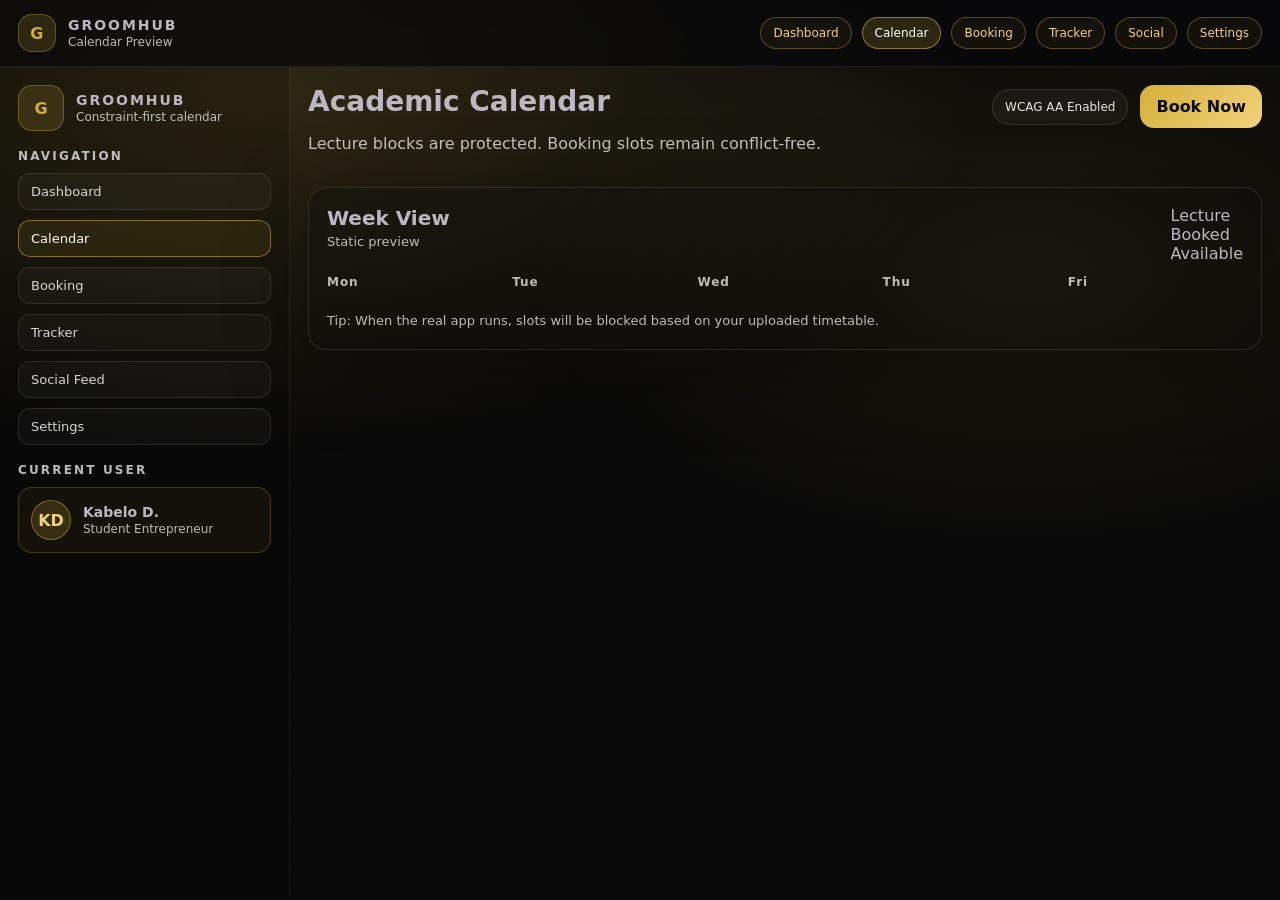
==== calendar.html @ c0ea647d "`Added authentication and session management to static preview`" ====
<!DOCTYPE html>
<html lang="en">
  <head>
    <meta charset="UTF-8" />
    <meta name="viewport" content="width=device-width, initial-scale=1.0" />
    <title>GroomHub — Calendar Preview</title>
    <link rel="stylesheet" href="./styles.css" />
  </head>
  <body>
    <div class="bg-grid" aria-hidden="true"></div>

    <header class="static-topbar">
      <a class="static-brand" href="./index.html">
        <span class="logo" style="width: 38px; height: 38px">G</span>
        <span>
          <span class="brand-title">GROOMHUB</span>
          <span class="brand-sub">Calendar Preview</span>
        </span>
      </a>
      <nav class="static-nav">
        <a href="./dashboard.html" class="nav-pill">Dashboard</a>
        <a href="./calendar.html" class="nav-pill active">Calendar</a>
        <a href="./book.html" class="nav-pill">Booking</a>
        <a href="./tracker.html" class="nav-pill">Tracker</a>
        <a href="./social.html" class="nav-pill">Social</a>
        <a href="./settings.html" class="nav-pill">Settings</a>
      </nav>
    </header>

    <main class="static-main">
      <div class="static-sidebar">
        <div class="side-brand">
          <div class="side-logo">G</div>
          <div>
            <div class="side-title">GROOMHUB</div>
            <div class="side-sub">Constraint-first calendar</div>
          </div>
        </div>
        <div class="side-section">
          <div class="side-label">Navigation</div>
          <div class="side-links">
            <a href="./dashboard.html" class="side-link">Dashboard</a>
            <a href="./calendar.html" class="side-link active">Calendar</a>
            <a href="./book.html" class="side-link">Booking</a>
            <a href="./tracker.html" class="side-link">Tracker</a>
            <a href="./social.html" class="side-link">Social Feed</a>
            <a href="./settings.html" class="side-link">Settings</a>
          </div>
        </div>
        <div class="side-section">
          <div class="side-label">Current User</div>
          <div class="user-card">
            <div class="user-avatar">KD</div>
            <div class="user-meta">
              <div class="user-name">Kabelo D.</div>
              <div class="user-role">Student Entrepreneur</div>
            </div>
          </div>
        </div>
      </div>

      <div class="static-content">
        <div class="static-top">
          <div>
            <h1 class="page-title">Academic Calendar</h1>
            <p class="muted">
              Lecture blocks are protected. Booking slots remain conflict-free.
            </p>
          </div>
          <div class="top-actions">
            <div class="badge">WCAG AA Enabled</div>
            <a class="cta" href="./book.html">Book Now</a>
          </div>
        </div>

        <section class="panel">
          <div class="panel-head">
            <div>
              <h3 class="panel-title">Week View</h3>
              <div class="panel-sub">Static preview</div>
            </div>
            <div class="legend">
              <div class="legend-item">
                <span class="dot blocked"></span> Lecture
              </div>
              <div class="legend-item">
                <span class="dot booked"></span> Booked
              </div>
              <div class="legend-item">
                <span class="dot available"></span> Available
              </div>
            </div>
          </div>

          <div class="calendar-wrap">
            <div class="cal-days">
              <div>Mon</div>
              <div>Tue</div>
              <div>Wed</div>
              <div>Thu</div>
              <div>Fri</div>
            </div>
            <div class="cal-grid" id="calGrid">
              <!-- filled by script -->
            </div>
          </div>

          <div class="mini-note">
            Tip: When the real app runs, slots will be blocked based on your
            uploaded timetable.
          </div>
        </section>
      </div>
    </main>
  </body>
</html>
---- styles.css ----
:root {
  /* GroomHub-v2 inspired luxury black + gold theme */
  --bg: #0a0a0a;
  --panel: #111111;
  --panel2: #0f0f0f;
  --text: #bcb7c2;
  --text-h: #d4af37;
  --muted: rgba(255, 255, 255, 0.72);
  --border: rgba(255, 255, 255, 0.12);

  /* keep legacy names used throughout this CSS */
  --gold: #d4af37;
  --gold2: #f1d37e;
  --accent: #d4af37;
  --accent-border: rgba(212, 175, 55, 0.5);

  --shadow: 0 30px 120px rgba(0, 0, 0, 0.65);
}

* {
  box-sizing: border-box;
}
html,
body {
  height: 100%;
}
body {
  margin: 0;
  font-family: system-ui, -apple-system, Segoe UI, Roboto, Helvetica, Arial,
    sans-serif;
  color: var(--text);
  background: radial-gradient(
      1200px 600px at 20% 10%,
      rgba(212, 175, 55, 0.18),
      transparent 60%
    ),
    radial-gradient(
      900px 500px at 80% 30%,
      rgba(212, 175, 55, 0.1),
      transparent 55%
    ),
    var(--bg);
}

.bg-grid {
  position: fixed;
  inset: 0;
  background-image: linear-gradient(
      rgba(212, 175, 55, 0.08) 1px,
      transparent 1px
    ),
    linear-gradient(90deg, rgba(212, 175, 55, 0.08) 1px, transparent 1px);
  background-size: 48px 48px;
  opacity: 0.12;
  pointer-events: none;
}

.page {
  min-height: 100%;
  display: flex;
  align-items: center;
  justify-content: center;
  padding: 28px 16px;
}

.card {
  width: 100%;
  max-width: 980px;
  display: grid;
  grid-template-columns: 1.05fr 0.95fr;
  gap: 18px;
  background: linear-gradient(
    180deg,
    rgba(255, 255, 255, 0.06),
    rgba(255, 255, 255, 0.02)
  );
  border: 1px solid var(--border);
  border-radius: 18px;
  padding: 26px;
  box-shadow: var(--shadow);
}

@media (max-width: 840px) {
  .card {
    grid-template-columns: 1fr;
  }
}

.brand {
  display: flex;
  gap: 12px;
  align-items: center;
}

.logo {
  width: 46px;
  height: 46px;
  border-radius: 14px;
  background: rgba(212, 175, 55, 0.16);
  border: 1px solid rgba(212, 175, 55, 0.35);
  display: flex;
  align-items: center;
  justify-content: center;
  color: var(--gold);
  font-weight: 800;
  letter-spacing: 0.02em;
}

.brand-text h1 {
  margin: 0;
  font-size: 20px;
  letter-spacing: 0.12em;
}

.brand-text p {
  margin: 2px 0 0;
  font-size: 12px;
  color: var(--muted);
}

.hero {
  margin-top: 18px;
}

.pill {
  display: inline-flex;
  align-items: center;
  border: 1px solid rgba(212, 175, 55, 0.35);
  background: rgba(212, 175, 55, 0.08);
  padding: 8px 12px;
  border-radius: 999px;
  color: var(--gold2);
  font-size: 12px;
  letter-spacing: 0.02em;
  font-weight: 600;
}

h2 {
  margin: 14px 0 10px;
  font-size: 30px;
  line-height: 1.1;
  font-weight: 900;
}

.muted {
  color: var(--muted);
}

.form {
  margin-top: 16px;
  display: flex;
  flex-direction: column;
  gap: 12px;
}

.field {
  display: flex;
  flex-direction: column;
  gap: 8px;
}
.label {
  font-size: 13px;
  color: var(--muted);
  font-weight: 600;
}

input {
  width: 100%;
  padding: 14px 14px;
  border-radius: 12px;
  border: 1px solid rgba(255, 255, 255, 0.12);
  background: rgba(0, 0, 0, 0.25);
  color: var(--text);
  outline: none;
}

input:focus {
  border-color: rgba(212, 175, 55, 0.55);
  box-shadow: 0 0 0 4px rgba(212, 175, 55, 0.15);
}

.row {
  display: flex;
  align-items: center;
  justify-content: space-between;
  gap: 12px;
}

.check {
  display: flex;
  align-items: center;
  gap: 10px;
  font-size: 13px;
  color: var(--muted);
}

.check input {
  width: 16px;
  height: 16px;
}

.link {
  font-size: 13px;
  color: var(--gold2);
  text-decoration: none;
}
.link:hover {
  text-decoration: underline;
}

.btn {
  width: 100%;
  border: none;
  border-radius: 12px;
  padding: 14px 16px;
  color: #0b0b0c;
  background: linear-gradient(135deg, var(--gold) 0%, #f1d37e 100%);
  font-weight: 800;
  cursor: pointer;
}

.btn:hover {
  filter: brightness(0.98);
}

.btn.secondary {
  background: transparent;
  border: 1px solid rgba(212, 175, 55, 0.45);
  color: var(--gold2);
  text-decoration: none;
  display: inline-flex;
  justify-content: center;
}

.actions {
  display: flex;
  gap: 12px;
  flex-wrap: wrap;
  margin-top: 18px;
}
.btn.ghost {
  background: transparent;
  border: 1px solid rgba(255, 255, 255, 0.12);
  color: var(--text);
  text-decoration: none;
  display: inline-flex;
  justify-content: center;
}

.hint {
  min-height: 18px;
  font-size: 13px;
  color: var(--gold2);
}

.divider {
  height: 1px;
  background: rgba(255, 255, 255, 0.1);
  margin: 14px 0;
}

.foot {
  display: flex;
  align-items: center;
  justify-content: space-between;
  gap: 12px;
  font-size: 12px;
  color: var(--muted);
  margin-top: 16px;
}

/* ===== Static app preview components (dashboard/calendar/etc) ===== */
.static-topbar {
  position: sticky;
  top: 0;
  z-index: 10;
  backdrop-filter: blur(12px);
  background: rgba(8, 8, 10, 0.72);
  border-bottom: 1px solid rgba(255, 255, 255, 0.08);
  padding: 14px 18px;
  display: flex;
  align-items: center;
  justify-content: space-between;
  gap: 16px;
}
.static-brand {
  display: flex;
  align-items: center;
  gap: 12px;
  text-decoration: none;
  color: inherit;
}
.brand-title {
  display: block;
  font-weight: 900;
  letter-spacing: 0.14em;
  font-size: 14px;
}
.brand-sub {
  display: block;
  color: var(--muted);
  font-size: 12px;
  margin-top: 2px;
}
.static-nav {
  display: flex;
  flex-wrap: wrap;
  gap: 10px;
  justify-content: flex-end;
}
.nav-pill {
  text-decoration: none;
  border: 1px solid rgba(212, 175, 55, 0.35);
  color: var(--gold2);
  padding: 8px 12px;
  border-radius: 999px;
  font-size: 12px;
  background: rgba(212, 175, 55, 0.06);
}
.nav-pill.active {
  background: rgba(212, 175, 55, 0.18);
  border-color: rgba(212, 175, 55, 0.6);
  color: #fff;
}

.static-main {
  display: flex;
  min-height: calc(100vh - 72px);
}
.static-sidebar {
  width: 290px;
  border-right: 1px solid rgba(255, 255, 255, 0.08);
  padding: 18px;
  background: rgba(0, 0, 0, 0.18);
}
@media (max-width: 980px) {
  .static-main {
    flex-direction: column;
  }
  .static-sidebar {
    width: 100%;
    border-right: none;
    border-bottom: 1px solid rgba(255, 255, 255, 0.08);
  }
}

.side-brand {
  display: flex;
  align-items: center;
  gap: 12px;
  margin-bottom: 18px;
}
.side-logo {
  width: 46px;
  height: 46px;
  border-radius: 14px;
  background: rgba(212, 175, 55, 0.16);
  border: 1px solid rgba(212, 175, 55, 0.35);
  display: flex;
  align-items: center;
  justify-content: center;
  font-weight: 900;
  color: var(--gold);
}
.side-title {
  font-weight: 900;
  letter-spacing: 0.14em;
  font-size: 14px;
}
.side-sub {
  color: var(--muted);
  font-size: 12px;
  margin-top: 2px;
}

.side-section {
  margin-top: 18px;
}
.side-label {
  font-size: 12px;
  color: var(--muted);
  text-transform: uppercase;
  letter-spacing: 0.18em;
  font-weight: 700;
  margin-bottom: 10px;
}
.side-links {
  display: flex;
  flex-direction: column;
  gap: 10px;
}
.side-link {
  text-decoration: none;
  padding: 10px 12px;
  border-radius: 12px;
  border: 1px solid rgba(255, 255, 255, 0.1);
  color: rgba(255, 255, 255, 0.82);
  background: rgba(255, 255, 255, 0.03);
  font-size: 13px;
}
.side-link.active {
  border-color: rgba(212, 175, 55, 0.55);
  background: rgba(212, 175, 55, 0.1);
  color: #fff;
}

.user-card {
  border: 1px solid rgba(212, 175, 55, 0.25);
  background: rgba(212, 175, 55, 0.06);
  border-radius: 14px;
  padding: 12px;
  display: flex;
  align-items: center;
  gap: 12px;
}
.user-avatar {
  width: 40px;
  height: 40px;
  border-radius: 999px;
  background: rgba(212, 175, 55, 0.18);
  border: 1px solid rgba(212, 175, 55, 0.45);
  display: flex;
  align-items: center;
  justify-content: center;
  font-weight: 900;
  color: var(--gold2);
}
.user-meta {
  min-width: 0;
}
.user-name {
  font-weight: 800;
  font-size: 14px;
}
.user-role {
  color: var(--muted);
  font-size: 12px;
  margin-top: 2px;
}

.static-content {
  flex: 1;
  padding: 18px;
}
.static-top {
  display: flex;
  align-items: flex-start;
  justify-content: space-between;
  gap: 16px;
  margin-bottom: 18px;
}
.page-title {
  margin: 0;
  font-size: 28px;
  font-weight: 900;
}
.muted {
  color: var(--muted);
}
.top-actions {
  display: flex;
  align-items: center;
  gap: 12px;
  flex-wrap: wrap;
}
.badge {
  border: 1px solid rgba(255, 255, 255, 0.1);
  background: rgba(255, 255, 255, 0.04);
  padding: 10px 12px;
  border-radius: 999px;
  font-size: 12px;
  color: rgba(255, 255, 255, 0.9);
}
.badge.gold {
  border-color: rgba(212, 175, 55, 0.6);
  background: rgba(212, 175, 55, 0.12);
  color: #fff;
}
.cta {
  display: inline-block;
  text-decoration: none;
  background: linear-gradient(135deg, var(--gold) 0%, #f1d37e 100%);
  color: #0b0b0c;
  font-weight: 900;
  padding: 12px 16px;
  border-radius: 14px;
}

.hero {
  display: grid;
  grid-template-columns: 1.2fr 0.8fr;
  gap: 18px;
}
@media (max-width: 1100px) {
  .hero {
    grid-template-columns: 1fr;
  }
}

.panel {
  border: 1px solid rgba(255, 255, 255, 0.1);
  background: rgba(12, 12, 14, 0.35);
  border-radius: 18px;
  padding: 18px;
  box-shadow: 0 18px 80px rgba(0, 0, 0, 0.35);
}
.panel-head {
  display: flex;
  align-items: flex-start;
  justify-content: space-between;
  gap: 12px;
  margin-bottom: 12px;
}
.panel-title {
  margin: 0;
  font-size: 20px;
  font-weight: 900;
}
.panel-sub {
  color: var(--muted);
  font-size: 13px;
  margin-top: 4px;
}

.hero-card {
  border: 1px solid rgba(212, 175, 55, 0.25);
  background: linear-gradient(
    180deg,
    rgba(212, 175, 55, 0.06),
    rgba(255, 255, 255, 0.02)
  );
  border-radius: 18px;
  padding: 18px;
}
.hero-pill {
  display: inline-flex;
  padding: 8px 12px;
  border-radius: 999px;
  background: rgba(212, 175, 55, 0.1);
  border: 1px solid rgba(212, 175, 55, 0.35);
  color: var(--gold2);
  font-size: 12px;
  font-weight: 800;
  letter-spacing: 0.12em;
}
.hero-title {
  margin: 12px 0 10px;
  font-size: 34px;
  font-weight: 950;
  line-height: 1.05;
}
.gold {
  color: var(--gold2);
}
.hero-muted {
  color: var(--muted);
  font-size: 14px;
  line-height: 1.5;
  max-width: 62ch;
}
.hero-buttons {
  display: flex;
  gap: 12px;
  flex-wrap: wrap;
  margin-top: 14px;
}
.btn.secondary {
  background: transparent;
  border: 1px solid rgba(212, 175, 55, 0.45);
  color: var(--gold2);
  text-decoration: none;
  display: inline-block;
  padding: 14px 16px;
  border-radius: 14px;
  font-weight: 900;
}
.btn {
  display: inline-block;
  padding: 14px 16px;
  border-radius: 14px;
  background: linear-gradient(135deg, var(--gold) 0%, #f1d37e 100%);
  color: #0b0b0c;
  font-weight: 900;
  text-decoration: none;
}

.stats {
  display: flex;
  flex-direction: column;
  gap: 12px;
}
.stat-card {
  border: 1px solid rgba(255, 255, 255, 0.1);
  background: rgba(255, 255, 255, 0.03);
  border-radius: 18px;
  padding: 14px;
}
.stat-label {
  color: var(--muted);
  font-size: 13px;
}
.stat-value {
  font-size: 28px;
  font-weight: 950;
  margin-top: 6px;
}

.grid2 {
  display: grid;
  grid-template-columns: 1fr 1fr;
  gap: 18px;
  margin-top: 18px;
}
@media (max-width: 1100px) {
  .grid2 {
    grid-template-columns: 1fr;
  }
}

.calendar-wrap {
  margin-top: 12px;
}
.cal-days {
  display: grid;
  grid-template-columns: repeat(5, 1fr);
  gap: 10px;
  color: var(--muted);
  font-weight: 800;
  font-size: 12px;
  letter-spacing: 0.08em;
  margin-bottom: 10px;
}
.cal-grid {
  display: grid;
  grid-template-columns: repeat(5, 1fr);
  gap: 10px;
}
.calendar-grid {
  margin-top: 12px;
}
.cal-cells {
  display: grid;
  grid-template-columns: repeat(5, 1fr);
  gap: 10px;
}
.cal-cell {
  min-height: 64px;
  border-radius: 14px;
  border: 1px solid rgba(255, 255, 255, 0.1);
  display: flex;
  align-items: center;
  justify-content: center;
  font-weight: 900;
  font-size: 12px;
  color: rgba(255, 255, 255, 0.85);
}
.cal-cell.available {
  background: rgba(255, 255, 255, 0.02);
  border-color: rgba(255, 255, 255, 0.12);
}
.cal-cell.booked {
  background: rgba(241, 211, 126, 0.96);
  color: #0b0b0c;
  border-color: rgba(241, 211, 126, 0.7);
}
.cal-cell.blocked {
  background: rgba(255, 255, 255, 0.06);
  color: rgba(255, 255, 255, 0.45);
  border-color: rgba(255, 255, 255, 0.1);
}

.form-rows {
  display: flex;
  flex-direction: column;
  gap: 12px;
  margin-top: 12px;
}
.form-rows.compact {
  gap: 10px;
}
.row-box {
  border: 1px solid rgba(255, 255, 255, 0.1);
  background: rgba(255, 255, 255, 0.03);
  border-radius: 14px;
  padding: 14px;
}
.row-label {
  color: var(--muted);
  font-size: 13px;
  font-weight: 800;
}
.row-value {
  margin-top: 6px;
  font-weight: 900;
}
.tiny-muted {
  font-size: 12px;
  color: var(--muted);
  margin-top: 8px;
}

.tag-list {
  display: grid;
  grid-template-columns: 1fr;
  gap: 10px;
  margin-top: 12px;
}
.tag {
  border: 1px solid rgba(255, 255, 255, 0.1);
  background: rgba(255, 255, 255, 0.03);
  border-radius: 14px;
  padding: 12px 14px;
  font-weight: 800;
}

.ring {
  width: 110px;
  height: 110px;
  border-radius: 999px;
  border: 10px solid rgba(212, 175, 55, 0.35);
  display: flex;
  align-items: center;
  justify-content: center;
  font-weight: 950;
  margin-top: 8px;
}

.small-pill {
  text-decoration: none;
  display: inline-block;
  padding: 10px 12px;
  border-radius: 999px;
  border: 1px solid rgba(212, 175, 55, 0.45);
  background: rgba(212, 175, 55, 0.1);
  color: var(--gold2);
  font-size: 12px;
  font-weight: 900;
}
.small-pill.ghost {
  background: transparent;
  color: rgba(255, 255, 255, 0.82);
}
.gold-pill {
  border: 1px solid rgba(212, 175, 55, 0.45);
  background: rgba(212, 175, 55, 0.12);
  padding: 8px 10px;
  border-radius: 999px;
  color: var(--gold2);
  font-weight: 900;
  font-size: 12px;
}

.look-grid {
  display: grid;
  grid-template-columns: repeat(2, 1fr);
  gap: 12px;
  margin-top: 12px;
}
.look-card {
  border: 1px solid rgba(255, 255, 255, 0.1);
  background: rgba(255, 255, 255, 0.03);
  border-radius: 14px;
  overflow: hidden;
}
.look-img {
  height: 120px;
  background: linear-gradient(
    135deg,
    rgba(255, 255, 255, 0.1),
    rgba(212, 175, 55, 0.1)
  );
}
.look-img.a {
  background: linear-gradient(
    135deg,
    rgba(212, 175, 55, 0.18),
    rgba(0, 0, 0, 0.2)
  );
}
.look-img.b {
  background: linear-gradient(
    135deg,
    rgba(255, 255, 255, 0.12),
    rgba(212, 175, 55, 0.12)
  );
}
.look-img.c {
  background: linear-gradient(
    135deg,
    rgba(59, 130, 246, 0.18),
    rgba(0, 0, 0, 0.25)
  );
}
.look-img.d {
  background: linear-gradient(
    135deg,
    rgba(167, 139, 250, 0.18),
    rgba(0, 0, 0, 0.25)
  );
}
.look-meta {
  padding: 12px;
}
.look-title {
  font-weight: 950;
}
.look-sub {
  color: var(--muted);
  font-size: 12px;
  margin-top: 4px;
}

.social-card {
  border: 1px solid rgba(255, 255, 255, 0.1);
  background: rgba(255, 255, 255, 0.03);
  border-radius: 16px;
  overflow: hidden;
  margin-top: 12px;
}
.social-img {
  height: 150px;
  background: linear-gradient(
    135deg,
    rgba(255, 255, 255, 0.1),
    rgba(212, 175, 55, 0.08)
  );
}
.social-body {
  padding: 14px;
}
.social-head {
  display: flex;
  align-items: flex-start;
  justify-content: space-between;
  gap: 12px;
}
.social-name {
  font-weight: 950;
}
.social-text {
  color: rgba(255, 255, 255, 0.86);
  margin-top: 10px;
  line-height: 1.5;
}
.social-stats {
  display: flex;
  flex-wrap: wrap;
  gap: 12px;
  margin-top: 12px;
  color: var(--muted);
  font-size: 12px;
  font-weight: 800;
}
.mini-link {
  display: inline-block;
  margin-top: 10px;
  color: var(--gold2);
  font-weight: 900;
  text-decoration: none;
  font-size: 12px;
}

.profile {
  display: flex;
  gap: 14px;
  align-items: center;
  margin-top: 12px;
}
.profile-avatar {
  width: 92px;
  height: 92px;
  border-radius: 18px;
  background: linear-gradient(
    135deg,
    rgba(212, 175, 55, 0.26),
    rgba(0, 0, 0, 0.2)
  );
  border: 1px solid rgba(212, 175, 55, 0.35);
}
.profile-name {
  font-weight: 950;
  font-size: 22px;
}
.profile-kpis {
  display: flex;
  gap: 12px;
  margin-top: 6px;
  align-items: center;
  flex-wrap: wrap;
}
.gold-text {
  color: var(--gold2);
  font-weight: 900;
}

.service-list {
  margin-top: 12px;
  display: flex;
  flex-direction: column;
  gap: 10px;
}
.service {
  border: 1px solid rgba(255, 255, 255, 0.1);
  background: rgba(255, 255, 255, 0.03);
  border-radius: 14px;
  padding: 12px 14px;
  display: flex;
  justify-content: space-between;
  font-weight: 900;
}

.toggle-row {
  display: flex;
  justify-content: space-between;
  align-items: center;
  gap: 12px;
  border: 1px solid rgba(255, 255, 255, 0.1);
  background: rgba(255, 255, 255, 0.03);
  padding: 12px 14px;
  border-radius: 14px;
}
.switch-on {
  width: 44px;
  height: 24px;
  border-radius: 999px;
  background: rgba(212, 175, 55, 0.9);
  position: relative;
}
.switch-on::after {
  content: "";
  position: absolute;
  top: 3px;
  right: 3px;
  width: 18px;
  height: 18px;
  border-radius: 999px;
  background: #0b0b0c;
}

.live {
  padding: 10px 12px;
  border-radius: 999px;
  font-size: 12px;
  font-weight: 950;
  background: rgba(212, 175, 55, 0.9);
  color: #0b0b0c;
}
.kpi-grid {
  display: grid;
  grid-template-columns: repeat(2, 1fr);
  gap: 12px;
  margin-top: 12px;
}
.kpi {
  border: 1px solid rgba(255, 255, 255, 0.1);
  background: rgba(255, 255, 255, 0.03);
  border-radius: 14px;
  padding: 12px 14px;
}
.kpi-value {
  font-size: 24px;
  font-weight: 950;
  margin-top: 6px;
}

.insights {
  margin-top: 12px;
  border: 1px solid rgba(255, 255, 255, 0.1);
  background: rgba(255, 255, 255, 0.03);
  border-radius: 16px;
  padding: 14px;
}
.ins-title {
  font-weight: 950;
}
.ins-list {
  margin: 10px 0 0;
  padding-left: 16px;
  color: var(--muted);
  line-height: 1.7;
  font-size: 13px;
}

.steps {
  display: flex;
  gap: 12px;
  flex-wrap: wrap;
  margin-bottom: 14px;
}
.step {
  display: flex;
  align-items: center;
  gap: 10px;
  padding: 10px 12px;
  border: 1px solid rgba(255, 255, 255, 0.1);
  background: rgba(255, 255, 255, 0.03);
  border-radius: 14px;
  color: var(--muted);
  font-weight: 900;
  font-size: 13px;
}
.step.active {
  border-color: rgba(212, 175, 55, 0.55);
  background: rgba(212, 175, 55, 0.1);
  color: #fff;
}
.step-dot {
  width: 10px;
  height: 10px;
  border-radius: 999px;
  background: rgba(255, 255, 255, 0.25);
}
.step.active .step-dot {
  background: rgba(212, 175, 55, 0.95);
}

.choice-grid {
  display: grid;
  grid-template-columns: repeat(1, 1fr);
  gap: 10px;
  margin-top: 12px;
}
@media (min-width: 900px) {
  .choice-grid {
    grid-template-columns: repeat(2, 1fr);
  }
}
.choice {
  border: 1px solid rgba(255, 255, 255, 0.1);
  background: rgba(255, 255, 255, 0.03);
  border-radius: 14px;
  padding: 12px 14px;
  font-weight: 900;
  color: rgba(255, 255, 255, 0.85);
}
.choice.selected {
  border-color: rgba(212, 175, 55, 0.6);
  background: rgba(212, 175, 55, 0.1);
}

.times {
  display: flex;
  flex-wrap: wrap;
  gap: 10px;
  margin-top: 12px;
}
.time {
  padding: 12px 14px;
  border-radius: 12px;
  border: 1px solid rgba(255, 255, 255, 0.12);
  background: rgba(255, 255, 255, 0.03);
  color: rgba(255, 255, 255, 0.9);
  font-weight: 950;
  cursor: pointer;
}
.time.blocked {
  opacity: 0.45;
  cursor: not-allowed;
}

.summary {
  margin-top: 14px;
  padding: 14px;
  border-radius: 16px;
  border: 1px solid rgba(255, 255, 255, 0.1);
  background: rgba(255, 255, 255, 0.03);
}
.summary-row {
  display: flex;
  justify-content: space-between;
  gap: 12px;
  margin-top: 10px;
  font-size: 13px;
  color: var(--muted);
}
.summary-row b {
  color: #fff;
}

.divider {
  height: 1px;
  background: rgba(255, 255, 255, 0.1);
  margin: 14px 0;
}

.history-list {
  margin-top: 12px;
  display: flex;
  flex-direction: column;
  gap: 10px;
}
.history-item {
  border: 1px solid rgba(255, 255, 255, 0.1);
  background: rgba(255, 255, 255, 0.03);
  border-radius: 14px;
  padding: 12px 14px;
  display: flex;
  justify-content: space-between;
  gap: 12px;
}

.tip-grid {
  display: grid;
  grid-template-columns: repeat(2, 1fr);
  gap: 12px;
  margin-top: 12px;
}
@media (max-width: 800px) {
  .tip-grid {
    grid-template-columns: 1fr;
  }
}
.tip {
  border: 1px solid rgba(255, 255, 255, 0.1);
  background: rgba(255, 255, 255, 0.03);
  border-radius: 14px;
  padding: 12px 14px;
  font-weight: 900;
  color: rgba(255, 255, 255, 0.86);
}

.composer {
  display: flex;
  align-items: center;
  gap: 12px;
  border: 1px solid rgba(255, 255, 255, 0.1);
  background: rgba(255, 255, 255, 0.03);
  border-radius: 16px;
  padding: 14px;
  margin-top: 12px;
}
.composer-avatar {
  width: 42px;
  height: 42px;
  border-radius: 999px;
  background: rgba(212, 175, 55, 0.18);
  border: 1px solid rgba(212, 175, 55, 0.45);
  display: flex;
  align-items: center;
  justify-content: center;
  font-weight: 950;
}
.composer-input {
  flex: 1;
  padding: 12px 14px;
  border-radius: 12px;
  border: 1px solid rgba(255, 255, 255, 0.1);
  background: rgba(0, 0, 0, 0.25);
  color: rgba(255, 255, 255, 0.85);
  font-weight: 800;
}

.post {
  padding: 18px;
}
.post-head {
  display: flex;
  gap: 12px;
  align-items: flex-start;
  justify-content: space-between;
}
.post-avatar {
  width: 42px;
  height: 42px;
  border-radius: 999px;
  background: rgba(212, 175, 55, 0.18);
  border: 1px solid rgba(212, 175, 55, 0.45);
  display: flex;
  align-items: center;
  justify-content: center;
  font-weight: 950;
}
.ghost-pill {
  padding: 8px 10px;
  border-radius: 999px;
  border: 1px solid rgba(255, 255, 255, 0.12);
  color: rgba(255, 255, 255, 0.85);
  font-size: 12px;
  font-weight: 900;
}
.post-name {
  font-weight: 950;
}
.post-text {
  margin-top: 10px;
  line-height: 1.5;
  color: rgba(255, 255, 255, 0.86);
}
.post-tags {
  display: flex;
  gap: 10px;
  flex-wrap: wrap;
  margin-top: 12px;
  color: var(--gold2);
  font-weight: 900;
  font-size: 12px;
}
.post-actions {
  display: flex;
  gap: 14px;
  flex-wrap: wrap;
  margin-top: 12px;
  color: var(--muted);
  font-size: 12px;
  font-weight: 900;
}

.trend-list {
  margin-top: 12px;
  display: flex;
  flex-direction: column;
  gap: 10px;
}
.trend {
  border: 1px solid rgba(255, 255, 255, 0.1);
  background: rgba(255, 255, 255, 0.03);
  border-radius: 14px;
  padding: 12px 14px;
  font-weight: 950;
  display: flex;
  gap: 8px;
  align-items: baseline;
}

.mini-note {
  margin-top: 12px;
  color: var(--muted);
  font-size: 13px;
  line-height: 1.5;
}

/* Optional: small mobile tweaks */
@media (max-width: 640px) {
  .static-nav {
    gap: 8px;
  }
  .nav-pill {
    padding: 7px 10px;
  }
  .hero-title {
    font-size: 28px;
  }
}
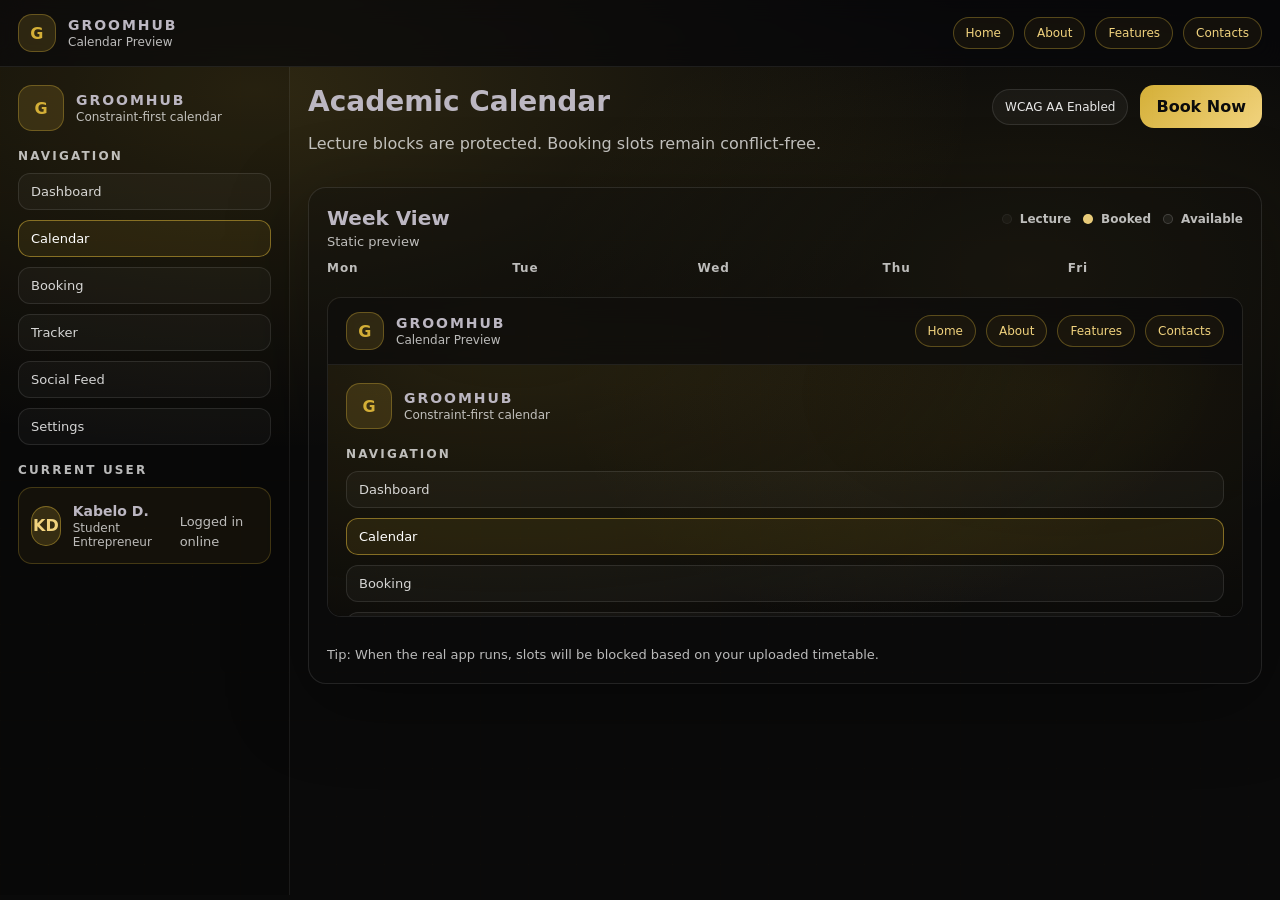
==== commit 6513a454: "Reinsert calendar iframe preview" ====
--- a/calendar.html
+++ b/calendar.html
@@ -17,13 +17,11 @@
           <span class="brand-sub">Calendar Preview</span>
         </span>
       </a>
-      <nav class="static-nav">
-        <a href="./dashboard.html" class="nav-pill">Dashboard</a>
-        <a href="./calendar.html" class="nav-pill active">Calendar</a>
-        <a href="./book.html" class="nav-pill">Booking</a>
-        <a href="./tracker.html" class="nav-pill">Tracker</a>
-        <a href="./social.html" class="nav-pill">Social</a>
-        <a href="./settings.html" class="nav-pill">Settings</a>
+      <nav class="static-nav" aria-label="Preview navigation">
+        <a href="./dashboard.html" class="nav-pill">Home</a>
+        <a href="./lookbook.html" class="nav-pill">About</a>
+        <a href="./marketplace.html" class="nav-pill">Features</a>
+        <a href="./social.html" class="nav-pill">Contacts</a>
       </nav>
     </header>
 
@@ -50,11 +48,14 @@
         <div class="side-section">
           <div class="side-label">Current User</div>
           <div class="user-card">
-            <div class="user-avatar">KD</div>
+            <div class="user-avatar" id="currentUserAvatar">KD</div>
             <div class="user-meta">
-              <div class="user-name">Kabelo D.</div>
-              <div class="user-role">Student Entrepreneur</div>
+              <div class="user-name" id="currentUserName">Kabelo D.</div>
+              <div class="user-role" id="currentUserRole">
+                Student Entrepreneur
+              </div>
             </div>
+            <div class="mini-note" id="onlineBadge">Logged in online</div>
           </div>
         </div>
       </div>
@@ -79,15 +80,19 @@
               <h3 class="panel-title">Week View</h3>
               <div class="panel-sub">Static preview</div>
             </div>
-            <div class="legend">
+
+            <div class="legend" aria-label="Calendar legend">
               <div class="legend-item">
-                <span class="dot blocked"></span> Lecture
+                <span class="dot blocked" aria-hidden="true"></span>
+                <span>Lecture</span>
               </div>
               <div class="legend-item">
-                <span class="dot booked"></span> Booked
+                <span class="dot booked" aria-hidden="true"></span>
+                <span>Booked</span>
               </div>
               <div class="legend-item">
-                <span class="dot available"></span> Available
+                <span class="dot available" aria-hidden="true"></span>
+                <span>Available</span>
               </div>
             </div>
           </div>
@@ -100,6 +105,21 @@
               <div>Thu</div>
               <div>Fri</div>
             </div>
+
+            <!-- Embedded preview frame (added for assignment demo) -->
+            <iframe
+              title="Calendar preview"
+              src="./calendar.html"
+              style="
+                width: 100%;
+                height: 320px;
+                border: 1px solid rgba(255, 255, 255, 0.1);
+                border-radius: 14px;
+                margin: 12px 0;
+                background: rgba(0, 0, 0, 0.2);
+              "
+            ></iframe>
+
             <div class="cal-grid" id="calGrid">
               <!-- filled by script -->
             </div>
--- a/styles.css
+++ b/styles.css
@@ -146,6 +146,13 @@
   color: var(--muted);
 }
 
+/* Shared heading helpers used across pages (e.g., Marketplace) */
+.section-title {
+  font-weight: 950;
+  font-size: 16px;
+  margin: 0 0 6px;
+}
+
 .form {
   margin-top: 16px;
   display: flex;
@@ -175,6 +182,21 @@
 }
 
 input:focus {
+  border-color: rgba(212, 175, 55, 0.55);
+  box-shadow: 0 0 0 4px rgba(212, 175, 55, 0.15);
+}
+
+select {
+  width: 100%;
+  padding: 14px 14px;
+  border-radius: 12px;
+  border: 1px solid rgba(255, 255, 255, 0.12);
+  background: rgba(0, 0, 0, 0.25);
+  color: var(--text);
+  outline: none;
+}
+
+select:focus {
   border-color: rgba(212, 175, 55, 0.55);
   box-shadow: 0 0 0 4px rgba(212, 175, 55, 0.15);
 }
@@ -270,6 +292,44 @@
 }
 
 /* ===== Static app preview components (dashboard/calendar/etc) ===== */
+
+/* Calendar legend helpers (used by calendar.html) */
+.legend {
+  display: flex;
+  flex-wrap: wrap;
+  gap: 12px;
+  align-items: center;
+  margin-top: 6px;
+  color: var(--muted);
+}
+.legend-item {
+  display: inline-flex;
+  align-items: center;
+  gap: 8px;
+  font-size: 12px;
+  font-weight: 900;
+}
+.dot {
+  width: 10px;
+  height: 10px;
+  border-radius: 999px;
+  border: 1px solid rgba(255, 255, 255, 0.18);
+  background: rgba(255, 255, 255, 0.06);
+}
+.dot.available {
+  background: rgba(255, 255, 255, 0.06);
+  border-color: rgba(255, 255, 255, 0.16);
+}
+.dot.booked {
+  background: rgba(241, 211, 126, 0.96);
+  border-color: rgba(241, 211, 126, 0.75);
+}
+.dot.blocked {
+  background: rgba(255, 255, 255, 0.06);
+  border-color: rgba(255, 255, 255, 0.1);
+  opacity: 0.55;
+}
+
 .static-topbar {
   position: sticky;
   top: 0;
@@ -316,7 +376,16 @@
   border-radius: 999px;
   font-size: 12px;
   background: rgba(212, 175, 55, 0.06);
-}
+  transition: transform 140ms ease, background 140ms ease,
+    border-color 140ms ease;
+}
+
+.nav-pill:hover {
+  transform: translateY(-1px);
+  background: rgba(212, 175, 55, 0.12);
+  border-color: rgba(212, 175, 55, 0.6);
+}
+
 .nav-pill.active {
   background: rgba(212, 175, 55, 0.18);
   border-color: rgba(212, 175, 55, 0.6);
@@ -1097,6 +1166,14 @@
   display: flex;
   justify-content: space-between;
   gap: 12px;
+  transition: transform 140ms ease, border-color 140ms ease,
+    background 140ms ease;
+}
+
+.history-item:hover {
+  transform: translateY(-1px);
+  border-color: rgba(212, 175, 55, 0.35);
+  background: rgba(212, 175, 55, 0.06);
 }
 
 .tip-grid {
@@ -1241,3 +1318,186 @@
     font-size: 28px;
   }
 }
+
+/* ===== Auth split landing (signupPanel) ===== */
+
+.auth-split {
+  display: grid;
+  grid-template-columns: 1.05fr 0.95fr;
+  gap: 18px;
+}
+
+@media (max-width: 840px) {
+  .auth-split {
+    grid-template-columns: 1fr;
+  }
+}
+
+.auth-left {
+  padding: 8px 8px 6px;
+}
+
+.auth-left-title {
+  margin: 14px 0 10px;
+  font-size: 30px;
+  line-height: 1.12;
+  font-weight: 950;
+}
+
+.auth-left-rule {
+  width: 48px;
+  height: 2px;
+  background: rgba(212, 175, 55, 0.95);
+  margin: 14px 0;
+}
+
+.auth-left-sub {
+  margin: 0;
+  max-width: 44ch;
+  line-height: 1.55;
+}
+
+.auth-hero-image-wrap {
+  margin-top: 18px;
+  position: relative;
+  width: 220px;
+  max-width: 100%;
+  margin-left: auto;
+  margin-right: auto;
+}
+
+.auth-hero-ring {
+  position: absolute;
+  inset: -10px;
+  border-radius: 999px;
+  border: 2px solid rgba(212, 175, 55, 0.75);
+  box-shadow: 0 0 0 6px rgba(212, 175, 55, 0.08);
+}
+
+.auth-hero-image {
+  width: 100%;
+  aspect-ratio: 1 / 1;
+  border-radius: 999px;
+  object-fit: cover;
+  border: 2px solid rgba(212, 175, 55, 0.25);
+  display: block;
+}
+
+@media (prefers-reduced-motion: no-preference) {
+  .auth-hero-ring {
+    animation: authRingPulse 2.2s ease-in-out infinite;
+  }
+
+  @keyframes authRingPulse {
+    0%,
+    100% {
+      transform: scale(1);
+      opacity: 0.85;
+    }
+    50% {
+      transform: scale(1.02);
+      opacity: 1;
+    }
+  }
+}
+
+.auth-benefits {
+  margin-top: 16px;
+  display: flex;
+  flex-direction: column;
+  gap: 12px;
+}
+
+.auth-benefit {
+  display: flex;
+  gap: 12px;
+  align-items: flex-start;
+  padding: 12px;
+  border-radius: 16px;
+  border: 1px solid rgba(255, 255, 255, 0.08);
+  background: rgba(255, 255, 255, 0.02);
+}
+
+.auth-benefit-icon {
+  width: 34px;
+  height: 34px;
+  border-radius: 999px;
+  display: flex;
+  align-items: center;
+  justify-content: center;
+  color: rgba(241, 211, 126, 0.95);
+  border: 1px solid rgba(212, 175, 55, 0.35);
+  background: rgba(212, 175, 55, 0.08);
+  font-weight: 950;
+  flex-shrink: 0;
+}
+
+.auth-benefit-title {
+  font-weight: 950;
+}
+
+.auth-benefit-desc {
+  margin-top: 2px;
+  color: var(--muted);
+  font-size: 13px;
+  line-height: 1.35;
+}
+
+.auth-trust {
+  margin-top: 18px;
+  display: flex;
+  gap: 12px;
+  align-items: center;
+  border-radius: 16px;
+  padding: 14px;
+  border: 1px solid rgba(212, 175, 55, 0.25);
+  background: rgba(212, 175, 55, 0.06);
+}
+
+.auth-trust-badge {
+  width: 34px;
+  height: 34px;
+  border-radius: 999px;
+  display: flex;
+  align-items: center;
+  justify-content: center;
+  background: rgba(212, 175, 55, 0.18);
+  border: 1px solid rgba(212, 175, 55, 0.45);
+  color: var(--gold2);
+  font-weight: 950;
+}
+
+.auth-trust-title {
+  font-weight: 950;
+}
+
+.auth-trust-desc {
+  margin-top: 2px;
+  color: var(--muted);
+  font-size: 13px;
+  line-height: 1.35;
+}
+
+.auth-right {
+  padding: 8px;
+}
+
+.auth-stepper {
+  margin-top: 6px;
+}
+
+.auth-form-head {
+  margin-bottom: 6px;
+}
+
+.auth-form-title {
+  margin: 0;
+  font-size: 24px;
+  font-weight: 950;
+}
+
+.auth-form-sub {
+  margin-top: 4px;
+  font-size: 13px;
+}
+
